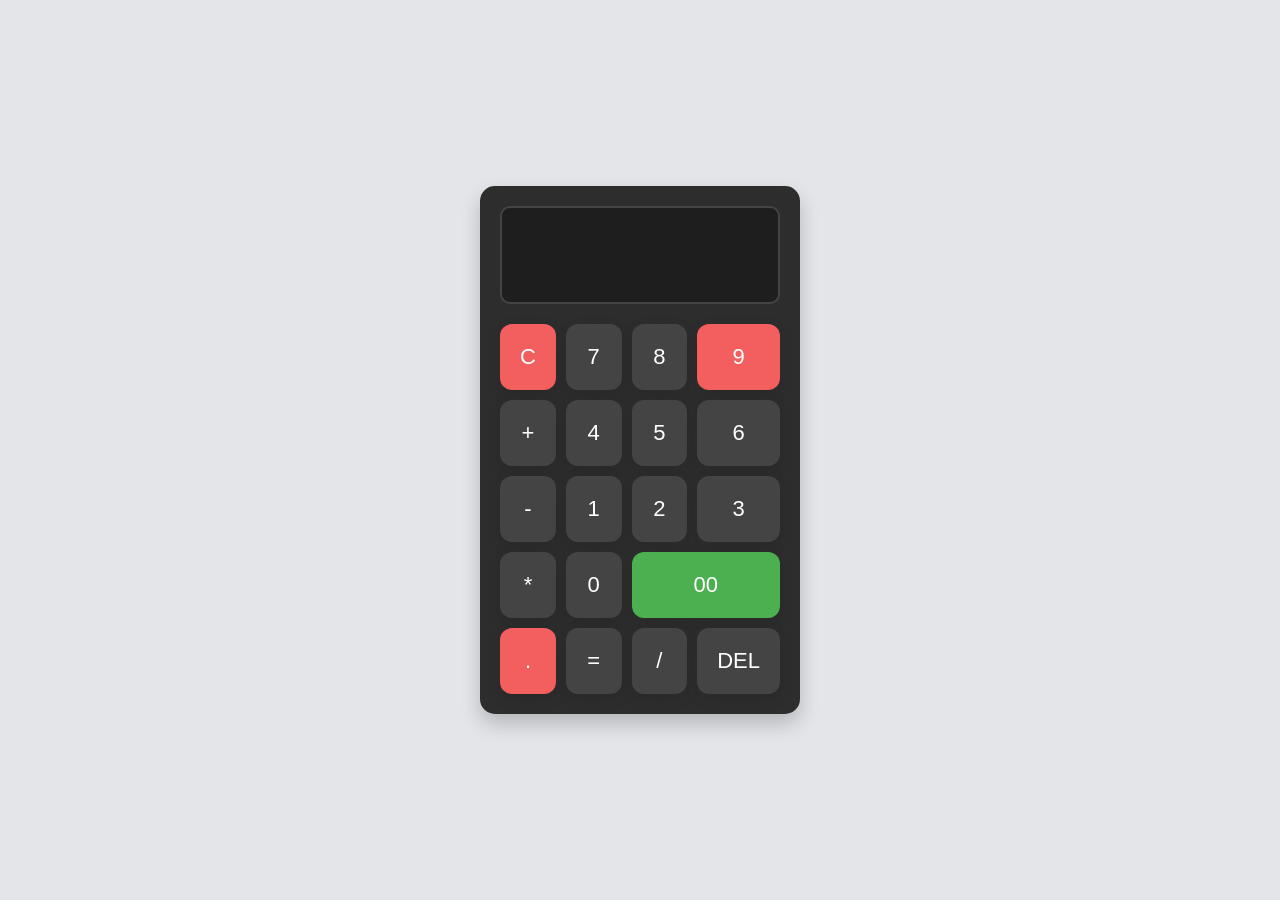
==== calc.html @ 0e6442ed "first commit" ====
<!DOCTYPE html>
<html lang="en">
<head>
  <meta charset="UTF-8" />
  <meta name="viewport" content="width=device-width, initial-scale=1.0"/>
  <title>Simple Calculator</title>
  <link rel="stylesheet" href="calc.css" />
</head>
<body>
  <div class="calculator">
    <input type="text" id="display" disabled />
    <div class="buttons">
      <button onclick="clearDisplay()">C</button>
      <!-- <button onclick ="delete last character()">DEL</button> -->
      <button onclick="appendToDisplay('7')">7</button>
      <button onclick="appendToDisplay('8')">8</button>
      <button onclick="appendToDisplay('9')">9</button>
      <button onclick="appendToDisplay('+')">+</button>

      <button onclick="appendToDisplay('4')">4</button>
      <button onclick="appendToDisplay('5')">5</button>
      <button onclick="appendToDisplay('6')">6</button>
      <button onclick="appendToDisplay('-')">-</button>

      <button onclick="appendToDisplay('1')">1</button>
      <button onclick="appendToDisplay('2')">2</button>
      <button onclick="appendToDisplay('3')">3</button>
      <button onclick="appendToDisplay('*')">*</button>

      <button onclick="appendToDisplay('0')">0</button>
      <button onclick="appendToDisplay('00')">00</button>
      <button onclick="appendToDisplay('.')">.</button>
      <button onclick="calculateResult()">=</button>
      <button onclick="appendToDisplay('/')">/</button>
      <button onclick ="delete last character()">DEL</button>
    </div>
  </div>
  <script src="calc.javascript.js"></script>
</body>
</html>
---- calc.css ----
body {
    font-family: 'Arial', sans-serif;
    background-color: #e4e5e9;
    display: flex;
    justify-content: center;
    align-items: center;
    height: 100vh;
    margin: 0;
    color: #333;
  }
  
 
  .calculator {
    background-color: #2d2d2d;
    border-radius: 15px;
    padding: 20px;
    box-shadow: 0 10px 20px rgba(0, 0, 0, 0.2);
    width: 280px;
  }
  
  
  #display {
    width: 100%;
    height: 98px;
    text-align: right;
    font-size: 32px;
    padding: 10px;
    margin-bottom: 20px;
    border: 2px solid #444;
    border-radius: 10px;
    background-color: #1e1e1e;
    color: white;
    box-sizing: border-box;
    letter-spacing: 1px;
    transition: all 0.3s;
  }
  
  #display:focus {
    outline: none;
  }
  
  
  .buttons {
    display: grid;
    grid-template-columns: repeat(4, 1fr);
    grid-gap: 10px;
  }
  
  
  button {
    background-color: #444;
    border: none;
    border-radius: 12px;
    font-size: 22px;
    color: white;
    padding: 20px;
    cursor: pointer;
    transition: background-color 0.3s, transform 0.1s;
    box-shadow: 0 5px 15px rgba(0, 0, 0, 0.1);
  }
  
  button:hover {
    background-color: #666;
  }
  
  button:active {
    transform: scale(0.95);
  }
  
  button:focus {
    outline: none;
    box-shadow: 0 0 10px rgba(0, 200, 255, 0.5);
  }
  
 
  button:nth-child(1) { background-color: #f35f5f; } 
  button:nth-child(4) { background-color: #f35f5f; } 
  button:nth-child(16) { background-color: #f35f5f; } 
  
  
  button:nth-child(15) {
    background-color: #4caf50;
    grid-column: span 2; 
  }
  
 
  
  button:focus {
    outline: none;
  }
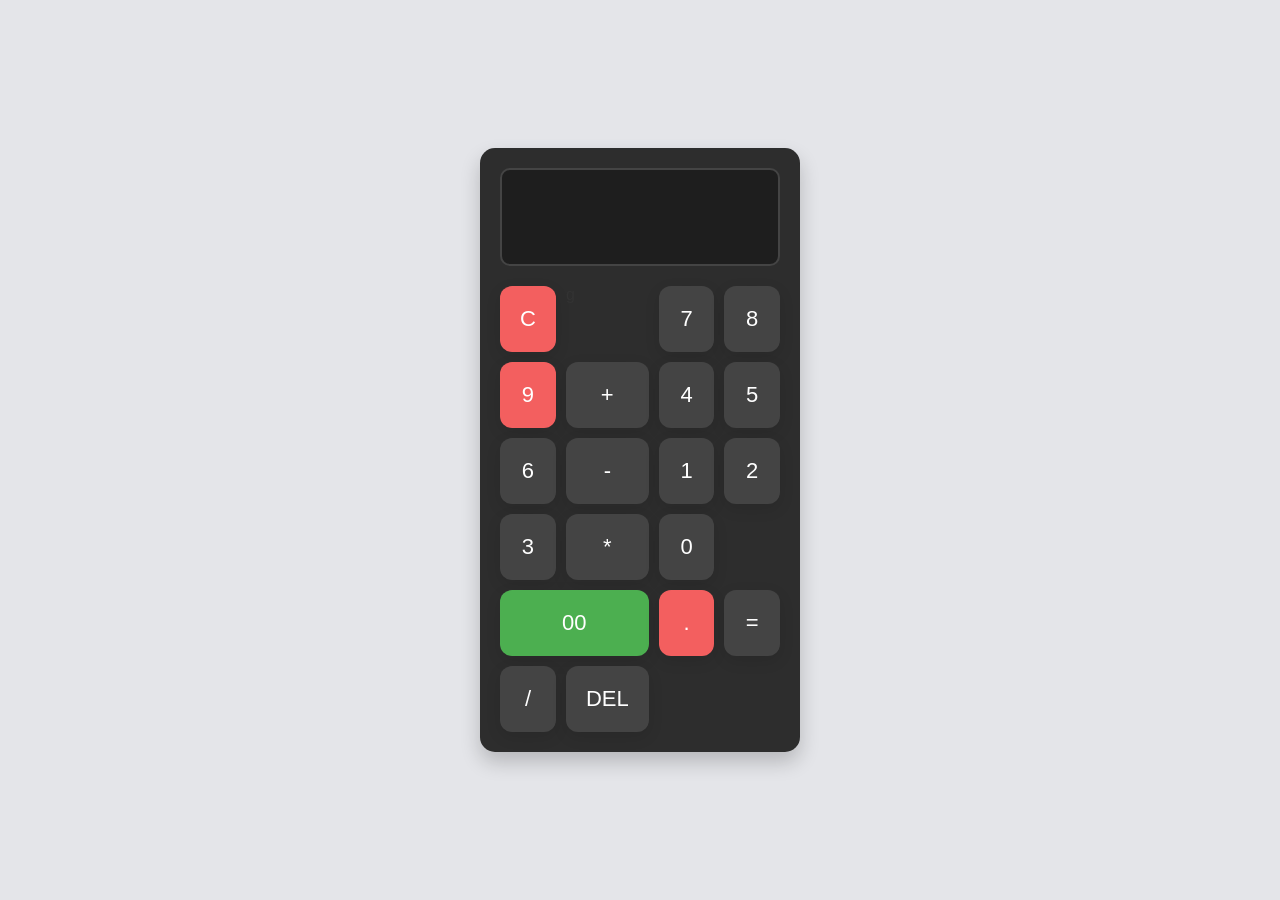
==== commit 063e21da: "worked on some errors" ====
--- a/calc.html
+++ b/calc.html
@@ -10,8 +10,7 @@
   <div class="calculator">
     <input type="text" id="display" disabled />
     <div class="buttons">
-      <button onclick="clearDisplay()">C</button>
-      <!-- <button onclick ="delete last character()">DEL</button> -->
+      <button onclick="clearDisplay()">C</button>g
       <button onclick="appendToDisplay('7')">7</button>
       <button onclick="appendToDisplay('8')">8</button>
       <button onclick="appendToDisplay('9')">9</button>
